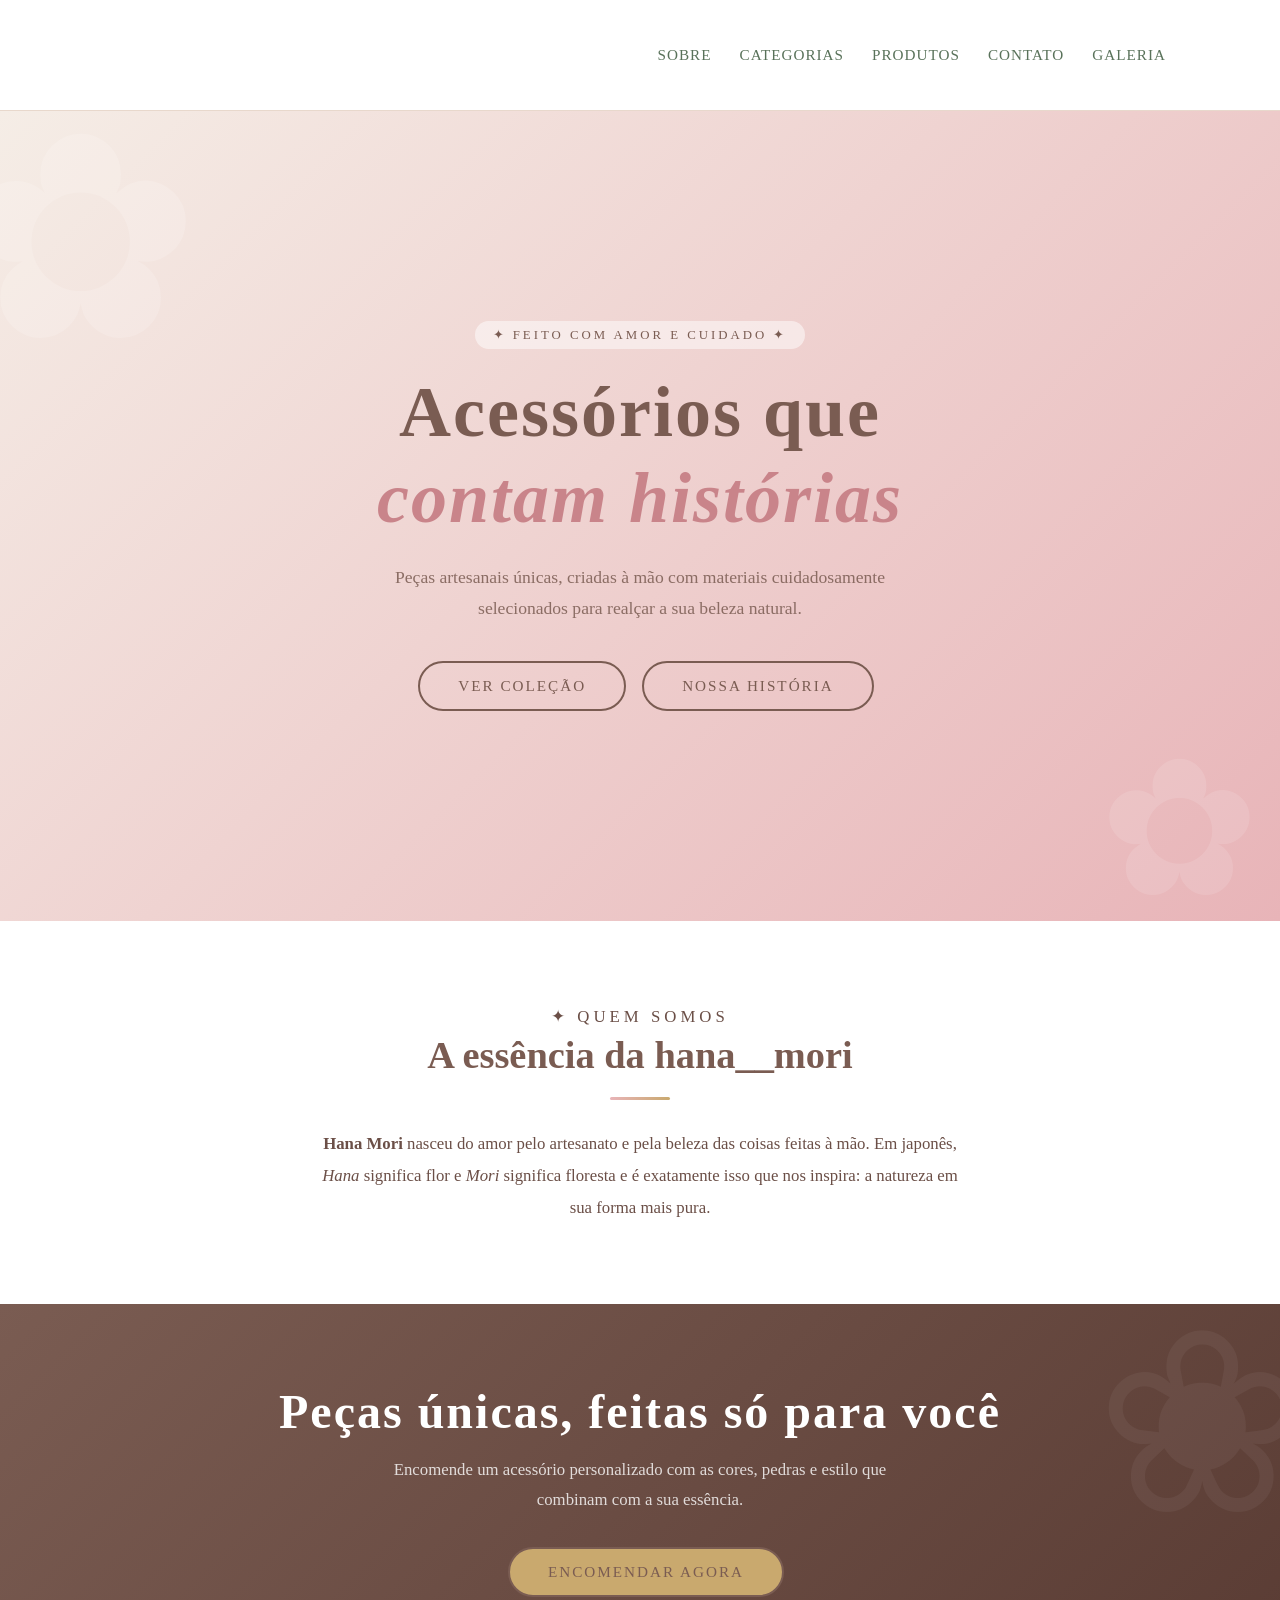
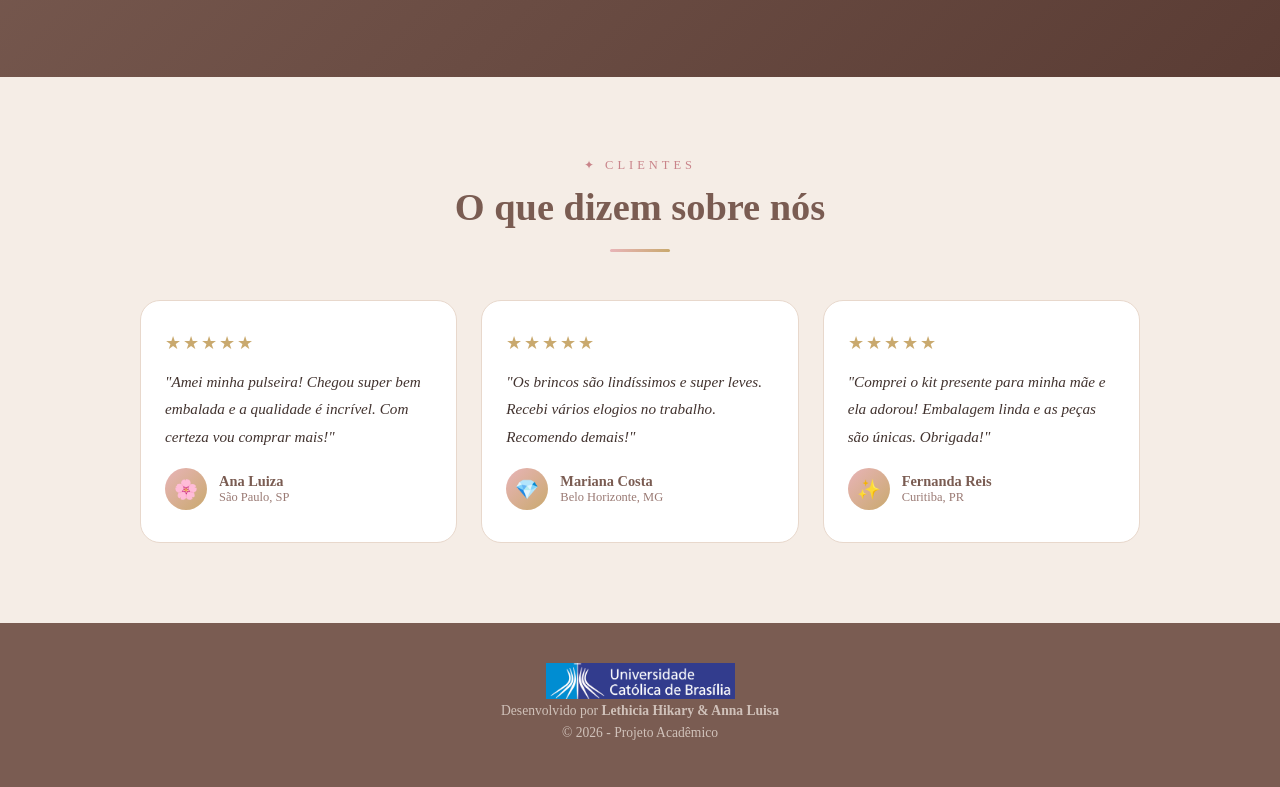
==== index.html @ b574b2ac "Update index.html" ====
<!DOCTYPE html>
<html lang="pt-BR">

<head>
  <meta charset="UTF-8" />
  <meta name="viewport" content="width=device-width, initial-scale=1.0" />
  <title>hana__mori | Acessórios Artesanais</title>
  <link rel="stylesheet" href="style.css">

</head>

<body>
  <header>
  <nav>
    <a href="index.html">
      <video class="bg-video" autoplay muted loop playsinline>
        <source src="./img/Hana Mori.mp4" type="video/mp4"></a>
      </video>
    </a>

    <ul>
      <li><a href="index.html">Sobre</a></li>
      <li><a href="index2.html">Categorias</a></li>
      <li><a href="index3.html">Produtos</a></li>
      <li><a href="index4.html">Contato</a></li>
      <li><a href="index5.html">Galeria</a></li>
    </ul>
  </nav>
</header>


  <!-- ===== HERO ===== -->
  <section class="hero">
    <div class="hero-content">
      <span class="hero-tag">✦ Feito com amor e cuidado ✦</span>
      <div class="movimento">
        <h1>Acessórios que<br /><em>contam histórias</em></h1>
      </div>
      <p>Peças artesanais únicas, criadas à mão com materiais cuidadosamente selecionados para realçar a sua beleza
        natural.</p>
      <a href="index3.html#produtos" class="btn btn-outline">Ver Coleção</a>

      <a href="index.html#sobre" class="btn btn-outline">Nossa História</a>
    </div>
  </section>

  <!-- ===== SOBRE ===== -->
  <section class="sobre" id="sobre">
    <p class="section-label">✦ Quem somos</p>
    <h2 class="section-title">A essência da hana__mori</h2>
    <div class="divider"></div>
    <p>
      <strong>Hana Mori</strong> nasceu do amor pelo artesanato e pela beleza das coisas feitas à mão.
      Em japonês, <em>Hana</em> significa flor e <em>Mori</em> significa floresta e é exatamente isso
      que nos inspira: a natureza em sua forma mais pura.
    </p>
  </section>


  <!-- ===== BANNER ===== -->
  <section class="banner">
    <h2>Peças únicas, feitas só para você </h2>
    <p>Encomende um acessório personalizado com as cores, pedras e estilo que combinam com a sua essência.</p>
    <a href="index4.html#contato" class="btn btn-outline">Encomendar agora</a>

  </section>

  <!-- ===== DEPOIMENTOS ===== -->
  <section class="depoimentos">
    <p class="section-label">✦ Clientes</p>
    <h2 class="section-title">O que dizem sobre nós</h2>
    <div class="divider"></div>
    <div class="dep-grid">

      <div class="dep-card">
        <div class="estrelas">★★★★★</div>
        <p>"Amei minha pulseira! Chegou super bem embalada e a qualidade é incrível. Com certeza vou comprar mais!"</p>
        <div class="dep-autor">
          <div class="dep-avatar">🌸</div>
          <div>
            <div class="dep-nome">Ana Luiza</div>
            <div class="dep-cidade">São Paulo, SP</div>
          </div>
        </div>
      </div>

      <div class="dep-card">
        <div class="estrelas">★★★★★</div>
        <p>"Os brincos são lindíssimos e super leves. Recebi vários elogios no trabalho. Recomendo demais!"</p>
        <div class="dep-autor">
          <div class="dep-avatar">💎</div>
          <div>
            <div class="dep-nome">Mariana Costa</div>
            <div class="dep-cidade">Belo Horizonte, MG</div>
          </div>
        </div>
      </div>

      <div class="dep-card">
        <div class="estrelas">★★★★★</div>
        <p>"Comprei o kit presente para minha mãe e ela adorou! Embalagem linda e as peças são únicas. Obrigada!"</p>
        <div class="dep-autor">
          <div class="dep-avatar">✨</div>
          <div>
            <div class="dep-nome">Fernanda Reis</div>
            <div class="dep-cidade">Curitiba, PR</div>
          </div>
        </div>
      </div>

    </div>
  </section>
  <footer class="rodape">
    <div class="conteudo-rodape">
      <a href="https://ucb.catolica.edu.br/" target="_blank">
        <img src="./img/catolica.png" alt="" class="logo-faculdade">
      </a>
      <p>Desenvolvido por <strong>Lethicia Hikary & Anna Luisa</strong></p>

      <p>© 2026 - Projeto Acadêmico</p>

    </div>
  </footer>
---- style.css ----
/* ===== CARDS DE CATEGORIAS ===== */
* {
      margin: 0;
      padding: 0;
      box-sizing: border-box;
    }
    :root {
      --rosa:     #e8b4b8;
      --rosa-esc: #c9848a;
      --bege:     #f5ede6;
      --bege-esc: #e8d8cc;
      --marrom:   #7a5c52;
      --branco:   #ffffff;
      --texto:    #59725a;
      --gold:     #c9a96e; 
    }
header {
  background-color: var(--branco);
  border-bottom: 1px solid var(--bege-esc);
  position: sticky;
  top: 0;
  z-index: 100;
  width: 100%;
}

nav {
  max-width: 1100px;
  margin: 0 auto;
  padding: 5px 24px;
  display: flex;
  align-items: center;
  justify-content: space-between;
  gap: 20px;
}

.logo-link {
  display: flex;
  align-items: center;
  text-decoration: none;
  flex-shrink: 0;
  cursor: pointer;
  transition: transform 0.3s ease;
}

.logo-link:hover {
  transform: scale(1.05);
}

.bg-video {
  width: 200px; 
  height: auto;
  display: block;
  object-fit: contain;
  max-width: none;
}

nav ul {
  list-style: none;
  display: flex;
  align-items: center;
  gap: 28px;
  flex-wrap: wrap;
}

nav ul li {
  list-style: none;
}

nav ul li a {
  text-decoration: none;
  color: var(--texto);
  font-size: 0.95rem;
  letter-spacing: 1px;
  text-transform: uppercase;
  transition: color 0.3s ease;
}

nav ul li a:hover {
  color: var(--rosa-esc);
}
    .categorias {
      background-color: var(--bege);
      padding: 80px 24px;
      text-align: center;
    }
    .cards-grid {
      display: grid;
      grid-template-columns: repeat(auto-fit, minmax(200px, 1fr));
      gap: 24px;
      max-width: 1000px;
      margin: 48px auto 0;
    }
    .card-cat {
      background-color: var(--branco);
      border-radius: 20px;
      padding: 36px 20px;
      transition: transform 0.3s, box-shadow 0.3s;
      text-decoration: none;
      color: var(--texto);
      border: 1px solid var(--bege-esc);
    }
    .card-cat:hover {
      transform: translateY(-6px);
      box-shadow: 0 12px 30px rgba(122,92,82,0.12);
    }
    .card-cat .icon {
      font-size: 2.8rem;
      margin-bottom: 14px;
      display: block;
    }
    .card-cat h3 {
      font-size: 1.1rem;
      color: var(--marrom);
      margin-bottom: 8px;
      letter-spacing: 1px;
    }
    .card-cat p {
      font-size: 0.85rem;
      color: #9a7a74;
      line-height: 1.6;
    }
/* ===== HERO ===== */
.hero {
  background: linear-gradient(135deg, var(--bege) 0%, var(--rosa) 100%);
  min-height: 90vh;
  display: flex;
  align-items: center;
  justify-content: center;
  text-align: center;
  padding: 60px 24px;
  position: relative;
  overflow: hidden;
}

.hero::before {
  content: "✿";
  position: absolute;
  font-size: 18rem;
  color: rgba(255, 255, 255, 0.15);
  top: -40px;
  left: -40px;
}

.hero::after {
  content: "✿";
  position: absolute;
  font-size: 12rem;
  color: rgba(255, 255, 255, 0.12);
  bottom: -20px;
  right: 20px;
}

.hero-content {
  position: relative;
  z-index: 1;
}

.hero-tag {
  display: inline-block;
  background-color: rgba(255, 255, 255, 0.5);
  color: var(--marrom);
  font-size: 0.8rem;
  letter-spacing: 3px;
  text-transform: uppercase;
  padding: 6px 18px;
  border-radius: 50px;
  margin-bottom: 20px;
}

.hero h1 {
  font-size: clamp(2.5rem, 6vw, 4.5rem);
  color: var(--marrom);
  line-height: 1.2;
  margin-bottom: 20px;
  letter-spacing: 2px;
}

.hero h1 em {
  color: var(--rosa-esc);
  font-style: italic;
}

.hero p {
  font-size: 1.1rem;
  color: var(--marrom);
  max-width: 520px;
  margin: 0 auto 36px;
  line-height: 1.8;
  opacity: 0.85;
}

.btn {
  display: inline-block;
  background-color: var(--marrom);
  color: var(--branco);
  padding: 14px 38px;
  border-radius: 50px;
  text-decoration: none;
  font-size: 0.95rem;
  letter-spacing: 2px;
  text-transform: uppercase;
  transition: background 0.3s, transform 0.2s;
}

.btn:hover {
  background-color: var(--rosa-esc);
  transform: translateY(-2px);
}

.btn-outline {
  background-color: transparent;
  border: 2px solid var(--marrom);
  color: var(--marrom);
  margin-left: 12px;
}

.btn-outline:hover {
  background-color: var(--marrom);
  color: var(--branco);
}

/* ===== SEÇÃO SOBRE ===== */
.sobre {
  background-color: var(--branco);
  padding: 80px 24px;
  text-align: center;
}

.section-label {
  font-size: 0.78rem;
  letter-spacing: 4px;
  text-transform: uppercase;
  color: var(--rosa-esc);
  margin-bottom: 12px;
}

.section-title {
  font-size: clamp(1.6rem, 3vw, 2.4rem);
  color: var(--marrom);
  margin-bottom: 20px;
}

.divider {
  width: 60px;
  height: 3px;
  background: linear-gradient(to right, var(--rosa), var(--gold));
  margin: 0 auto 28px;
  border-radius: 10px;
}

.sobre p {
  max-width: 640px;
  margin: 0 auto;
  line-height: 1.9;
  font-size: 1.05rem;
  color: #6b4f47;
}

/* ===== BANNER DESTAQUE ===== */
.banner {
  background: linear-gradient(135deg, var(--marrom) 0%, #5a3c34 100%);
  padding: 80px 24px;
  text-align: center;
  color: var(--branco);
  position: relative;
  overflow: hidden;
}

.banner::before {
  content: "❀";
  position: absolute;
  font-size: 16rem;
  color: rgba(255, 255, 255, 0.05);
  top: -30px;
  right: -30px;
}

.banner h2 {
  font-size: clamp(1.8rem, 4vw, 3rem);
  margin-bottom: 16px;
  letter-spacing: 2px;
}

.banner p {
  font-size: 1.05rem;
  opacity: 0.8;
  max-width: 500px;
  margin: 0 auto 32px;
  line-height: 1.8;
}

.banner .btn {
  background-color: var(--gold);
  color: var(--marrom);
}

.banner .btn:hover {
  background-color: var(--rosa);
  color: var(--marrom);
}

/* ===== DEPOIMENTOS ===== */
.depoimentos {
  background-color: var(--bege);
  padding: 80px 24px;
  text-align: center;
}

.dep-grid {
  display: grid;
  grid-template-columns: repeat(auto-fit, minmax(260px, 1fr));
  gap: 24px;
  max-width: 1000px;
  margin: 48px auto 0;
}

.dep-card {
  background-color: var(--branco);
  border-radius: 20px;
  padding: 32px 24px;
  border: 1px solid var(--bege-esc);
  text-align: left;
}

.estrelas {
  color: var(--gold);
  font-size: 1.1rem;
  margin-bottom: 14px;
  letter-spacing: 2px;
}

.dep-card p {
  font-size: 0.95rem;
  line-height: 1.8;
  color: #42332f;
  font-style: italic;
  margin-bottom: 18px;
}

.dep-autor {
  display: flex;
  align-items: center;
  gap: 12px;
}

.dep-avatar {
  width: 42px;
  height: 42px;
  border-radius: 50%;
  background: linear-gradient(135deg, var(--rosa), var(--gold));
  display: flex;
  align-items: center;
  justify-content: center;
  font-size: 1.2rem;
}

.dep-nome {
  font-size: 0.9rem;
  font-weight: bold;
  color: var(--marrom);
}

.dep-cidade {
  font-size: 0.78rem;
  color: #9a7a74;
}

/* ===== FOOTER ===== */
footer {
  background-color: var(--marrom);
  color: var(--bege);
  text-align: center;
  padding: 40px 24px;
}

footer .logo-footer {
  font-size: 1.5rem;
  letter-spacing: 3px;
  font-weight: bold;
  margin-bottom: 12px;
}

footer .logo-footer span {
  color: var(--rosa);
}

footer p {
  font-size: 0.85rem;
  opacity: 0.7;
  margin-bottom: 6px;
}

footer .footer-links {
  display: flex;
  justify-content: center;
  gap: 20px;
  margin: 16px 0;
  flex-wrap: wrap;
}

footer .footer-links a {
  color: var(--bege);
  text-decoration: none;
  font-size: 0.85rem;
  opacity: 0.75;
  transition: opacity 0.3s;
}

footer .footer-links a:hover {
  opacity: 1;
}

footer .copy {
  font-size: 0.78rem;
  opacity: 0.5;
  margin-top: 16px;
}

/* ===== RESPONSIVO ===== */
@media (max-width: 600px) {
  nav ul {
    gap: 16px;
  }

  .btn-outline {
    margin-left: 0;
    margin-top: 10px;
  }

  .contato-box {
    padding: 32px 20px;
  }
}
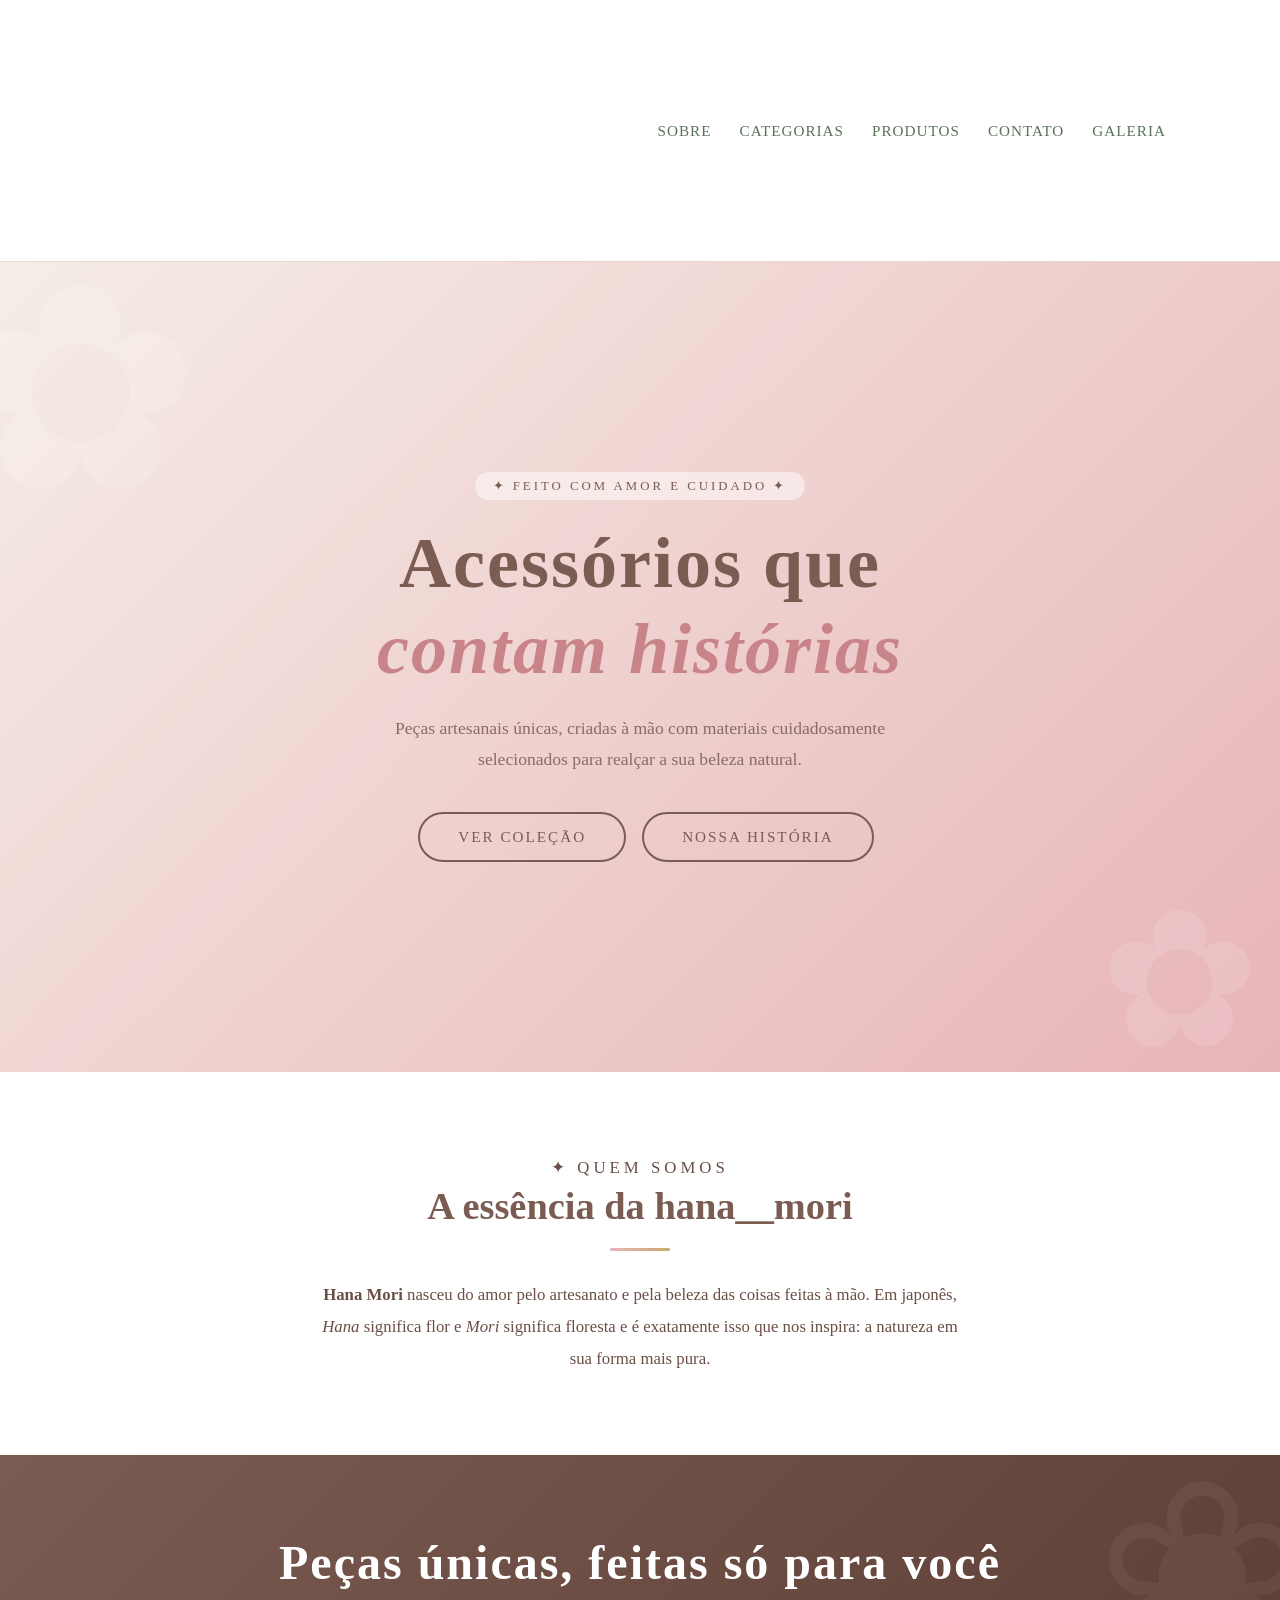
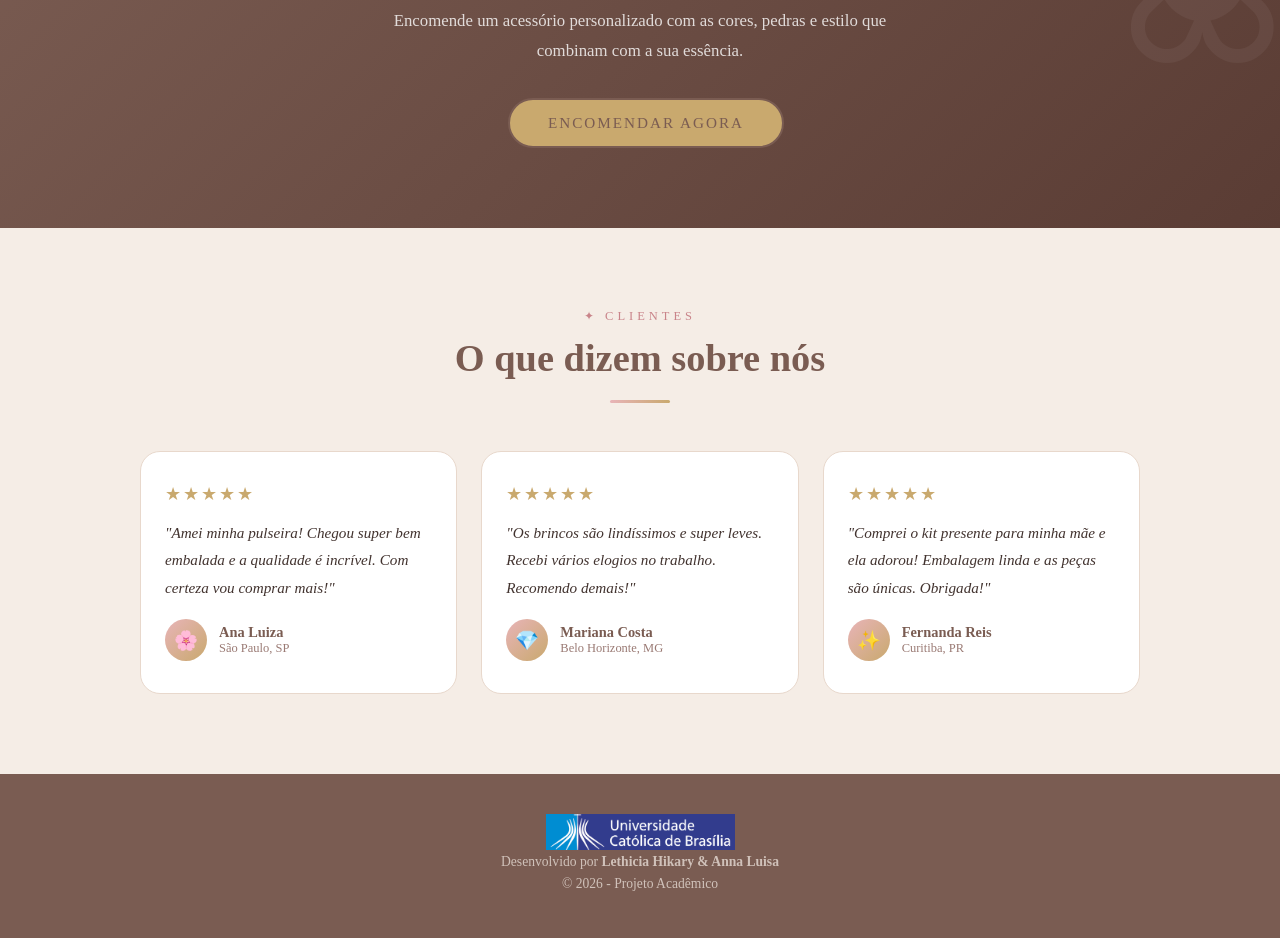
==== commit 2b6d7890: "Update index.html" ====
--- a/index.html
+++ b/index.html
@@ -11,23 +11,22 @@
 
 <body>
   <header>
-  <nav>
-    <a href="index.html">
+    <nav>
       <video class="bg-video" autoplay muted loop playsinline>
-        <source src="./img/Hana Mori.mp4" type="video/mp4"></a>
+        <source src="/Hana Mori.mp4" type="video/mp4">
       </video>
-    </a>
+      </a>
+      <ul>
 
-    <ul>
-      <li><a href="index.html">Sobre</a></li>
-      <li><a href="index2.html">Categorias</a></li>
-      <li><a href="index3.html">Produtos</a></li>
-      <li><a href="index4.html">Contato</a></li>
-      <li><a href="index5.html">Galeria</a></li>
-    </ul>
-  </nav>
-</header>
+        <li><a href="index.html">Sobre</a></li>
+        <li><a href="index2.html">Categorias</a></li>
+        <li><a href="index3.html">Produtos</a></li>
+        <li><a href="index4.html">Contato</a></li>
+        <li><a href="index5.html">Galeria</a></li>
+      </ul>
+    </nav>
 
+  </header>
 
   <!-- ===== HERO ===== -->
   <section class="hero">
--- a/style.css
+++ b/style.css
@@ -22,36 +22,42 @@
   z-index: 100;
   width: 100%;
 }
-
 nav {
   max-width: 1100px;
   margin: 0 auto;
-  padding: 5px 24px;
+  padding: 18px 24px;
   display: flex;
   align-items: center;
   justify-content: space-between;
-  gap: 20px;
-}
-
-.logo-link {
-  display: flex;
-  align-items: center;
-  text-decoration: none;
-  flex-shrink: 0;
-  cursor: pointer;
-  transition: transform 0.3s ease;
-}
-
-.logo-link:hover {
-  transform: scale(1.05);
+  flex-wrap: wrap;
+  gap: 12px;
 }
 
 .bg-video {
-  width: 200px; 
+  width: 450px;
   height: auto;
   display: block;
   object-fit: contain;
-  max-width: none;
+  max-height: none;
+}
+.logo {
+  width: 90px;
+  height: auto;
+  display: block;
+  
+}
+.logo span {
+  color: var(--rosa-esc);
+}
+
+.logo-link {
+  display: inline-block;
+  cursor: pointer;
+  transition: transform 0.3s ease;
+}
+
+.logo-link:hover {
+  transform: scale(1.05);
 }
 
 nav ul {
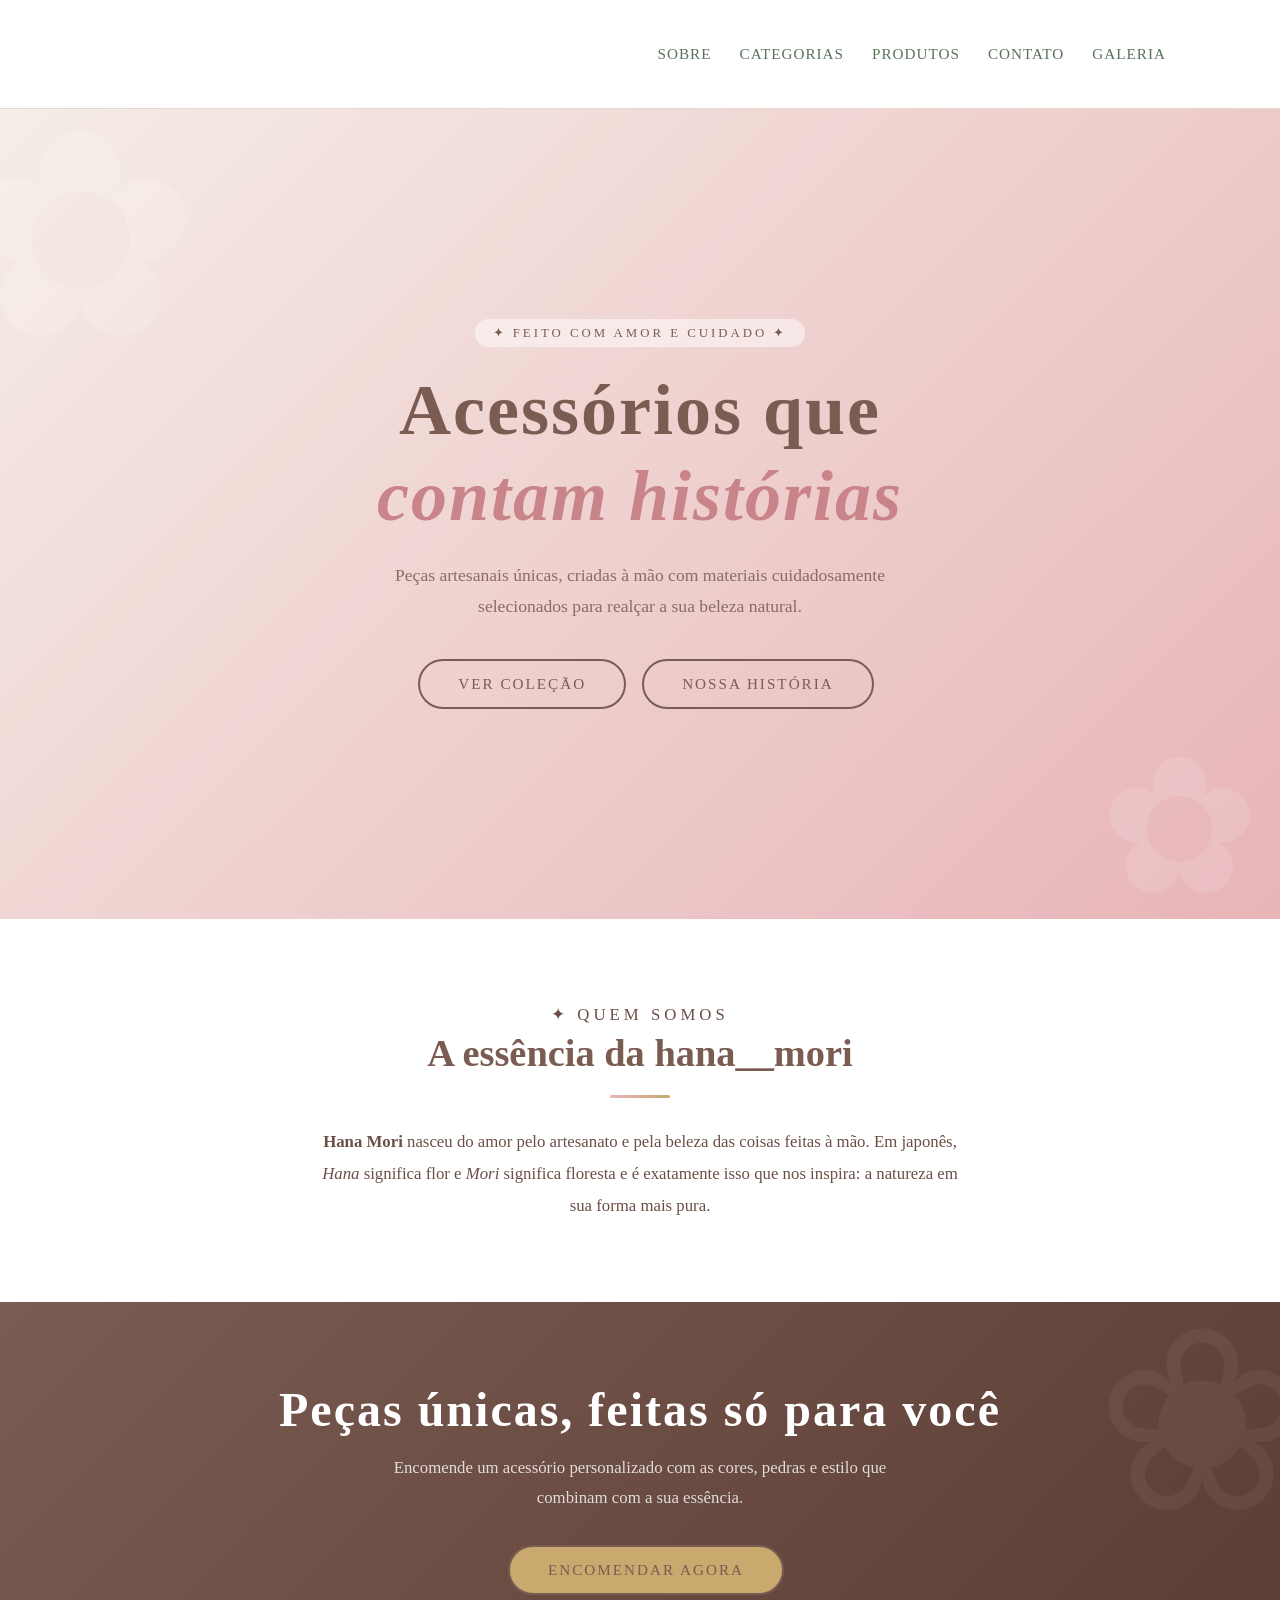
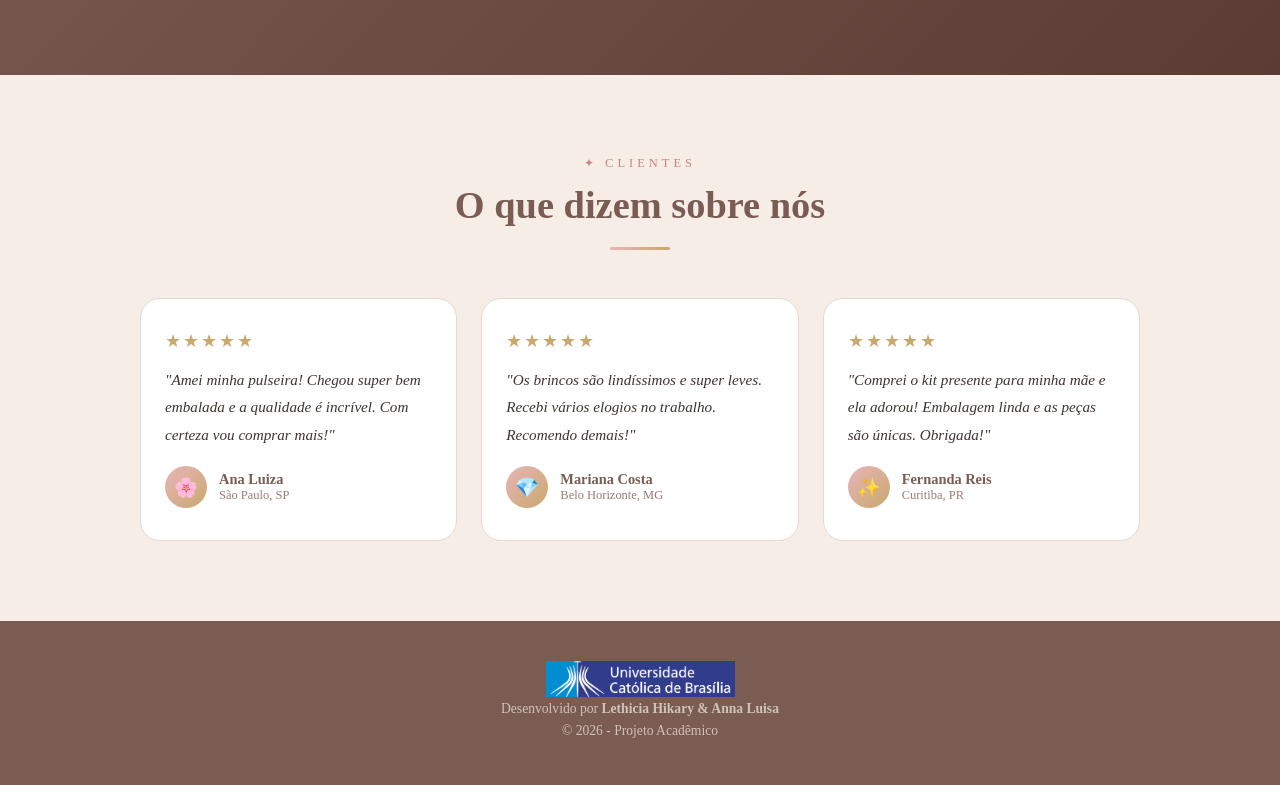
==== commit ce0d39b2: "Update index.html" ====
--- a/index.html
+++ b/index.html
@@ -15,7 +15,7 @@
       <video class="bg-video" autoplay muted loop playsinline>
         <source src="/Hana Mori.mp4" type="video/mp4">
       </video>
-      </a>
+    
       <ul>
 
         <li><a href="index.html">Sobre</a></li>
--- a/style.css
+++ b/style.css
@@ -15,14 +15,18 @@
       --gold:     #c9a96e; 
     }
 header {
-  background-color: var(--branco);
-  border-bottom: 1px solid var(--bege-esc);
-  position: sticky;
-  top: 0;
-  z-index: 100;
-  width: 100%;
-}
-nav {
+      background-color: var(--branco);
+      border-bottom: 1px solid var(--bege-esc);
+      position: sticky;
+      top: 0;
+      z-index: 100;
+    }
+    .bg-video {
+  width: 50%;
+  height: 8vh;
+  object-fit: cover;
+}
+    nav {
   max-width: 1100px;
   margin: 0 auto;
   padding: 18px 24px;
@@ -32,25 +36,16 @@
   flex-wrap: wrap;
   gap: 12px;
 }
-
-.bg-video {
-  width: 450px;
-  height: auto;
-  display: block;
-  object-fit: contain;
-  max-height: none;
-}
-.logo {
+    .logo {
   width: 90px;
   height: auto;
   display: block;
   
 }
-.logo span {
-  color: var(--rosa-esc);
-}
-
-.logo-link {
+    .logo span {
+      color: var(--rosa-esc);
+    }
+    .logo-link {
   display: inline-block;
   cursor: pointer;
   transition: transform 0.3s ease;
@@ -59,31 +54,23 @@
 .logo-link:hover {
   transform: scale(1.05);
 }
-
-nav ul {
-  list-style: none;
-  display: flex;
-  align-items: center;
-  gap: 28px;
-  flex-wrap: wrap;
-}
-
-nav ul li {
-  list-style: none;
-}
-
-nav ul li a {
-  text-decoration: none;
-  color: var(--texto);
-  font-size: 0.95rem;
-  letter-spacing: 1px;
-  text-transform: uppercase;
-  transition: color 0.3s ease;
-}
-
-nav ul li a:hover {
-  color: var(--rosa-esc);
-}
+    nav ul {
+      list-style: none;
+      display: flex;
+      gap: 28px;
+      flex-wrap: wrap;
+    }
+    nav ul li a {
+      text-decoration: none;
+      color: var(--texto);
+      font-size: 0.95rem;
+      letter-spacing: 1px;
+      text-transform: uppercase;
+      transition: color 0.3s;
+    }
+    nav ul li a:hover {
+      color: var(--rosa-esc);
+    }
     .categorias {
       background-color: var(--bege);
       padding: 80px 24px;
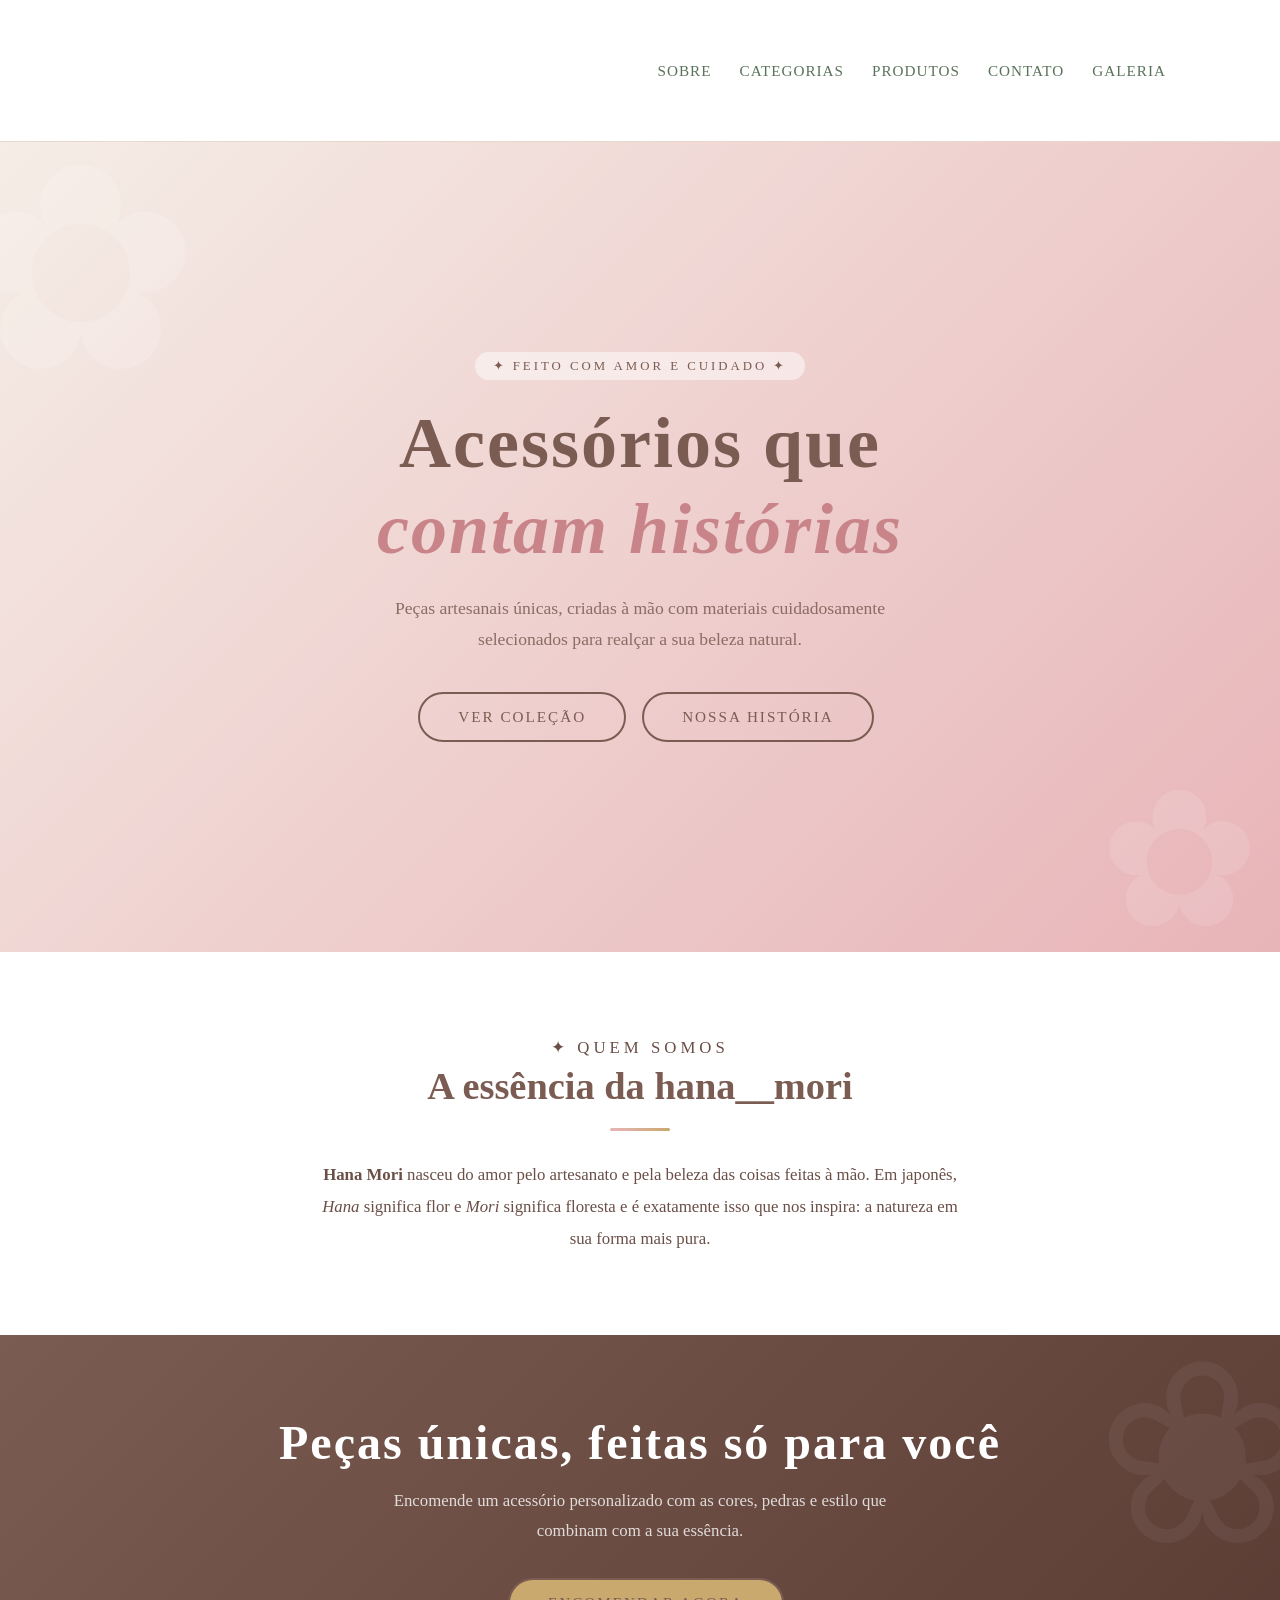
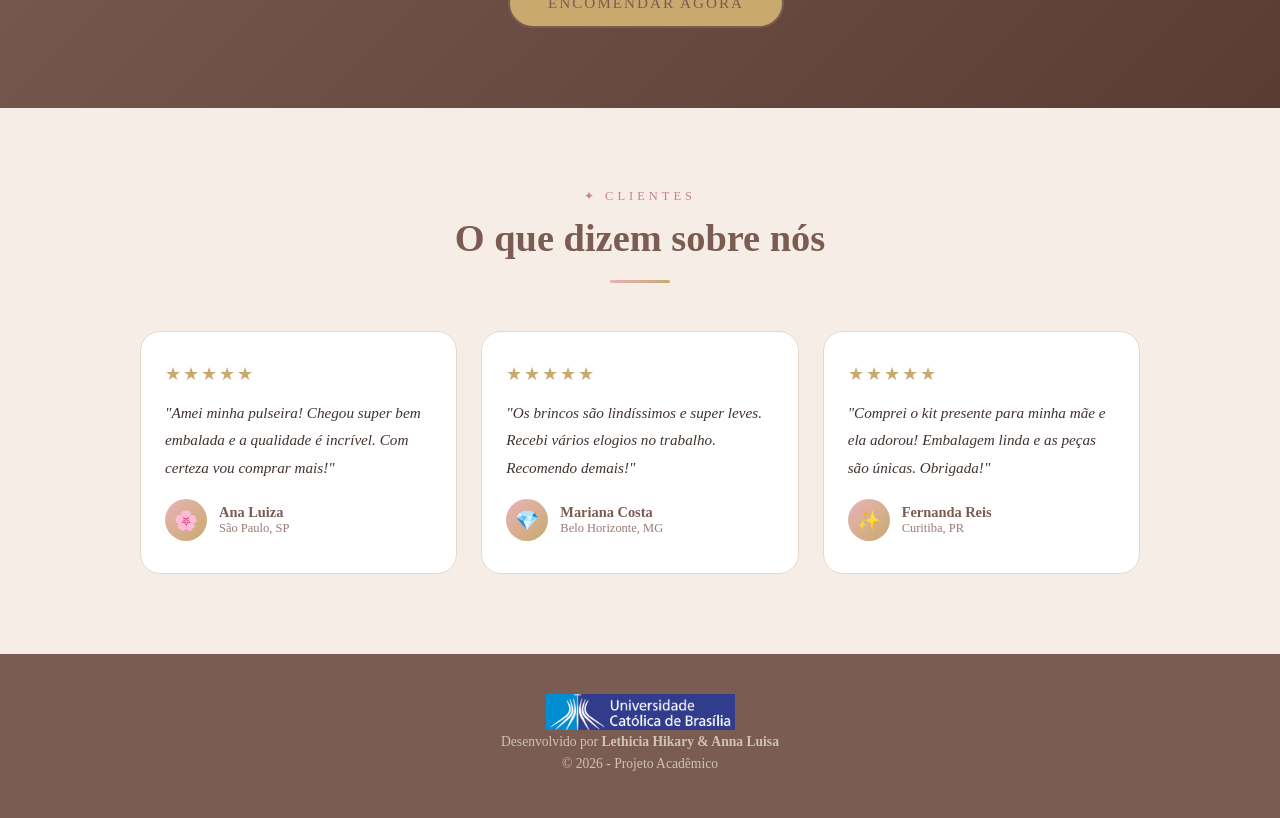
==== commit bf33ad39: "Update index.html" ====
--- a/index.html
+++ b/index.html
@@ -1,21 +1,19 @@
 <!DOCTYPE html>
 <html lang="pt-BR">
-
 <head>
   <meta charset="UTF-8" />
-  <meta name="viewport" content="width=device-width, initial-scale=1.0" />
+  <meta name="viewport" content="width=device-width, initial-scale=1.0"/>
   <title>hana__mori | Acessórios Artesanais</title>
-  <link rel="stylesheet" href="style.css">
+ <link rel="stylesheet" href="style.css">
 
 </head>
-
 <body>
-  <header>
-    <nav>
+   <header>
+   <nav>
       <video class="bg-video" autoplay muted loop playsinline>
-        <source src="/Hana Mori.mp4" type="video/mp4">
-      </video>
-    
+  <source src="./img/Hana Mori.mp4" type="video/mp4">
+</video>
+    </a>
       <ul>
 
         <li><a href="index.html">Sobre</a></li>
@@ -25,19 +23,16 @@
         <li><a href="index5.html">Galeria</a></li>
       </ul>
     </nav>
-
+ 
   </header>
 
   <!-- ===== HERO ===== -->
   <section class="hero">
     <div class="hero-content">
       <span class="hero-tag">✦ Feito com amor e cuidado ✦</span>
-      <div class="movimento">
-        <h1>Acessórios que<br /><em>contam histórias</em></h1>
-      </div>
-      <p>Peças artesanais únicas, criadas à mão com materiais cuidadosamente selecionados para realçar a sua beleza
-        natural.</p>
-      <a href="index3.html#produtos" class="btn btn-outline">Ver Coleção</a>
+      <div class="movimento"><h1>Acessórios que<br/><em>contam histórias</em></h1></div>
+      <p>Peças artesanais únicas, criadas à mão com materiais cuidadosamente selecionados para realçar a sua beleza natural.</p>
+               <a href="index3.html#produtos" class="btn btn-outline">Ver Coleção</a>
 
       <a href="index.html#sobre" class="btn btn-outline">Nossa História</a>
     </div>
@@ -60,7 +55,7 @@
   <section class="banner">
     <h2>Peças únicas, feitas só para você </h2>
     <p>Encomende um acessório personalizado com as cores, pedras e estilo que combinam com a sua essência.</p>
-    <a href="index4.html#contato" class="btn btn-outline">Encomendar agora</a>
+              <a href="index4.html#contato" class="btn btn-outline">Encomendar agora</a>
 
   </section>
 
@@ -108,15 +103,19 @@
       </div>
 
     </div>
-  </section>
-  <footer class="rodape">
+     </section>
+
+    <footer class="rodape">
     <div class="conteudo-rodape">
-      <a href="https://ucb.catolica.edu.br/" target="_blank">
         <img src="./img/catolica.png" alt="" class="logo-faculdade">
-      </a>
-      <p>Desenvolvido por <strong>Lethicia Hikary & Anna Luisa</strong></p>
 
-      <p>© 2026 - Projeto Acadêmico</p>
+        <p>Desenvolvido por <strong>Lethicia Hikary & Anna Luisa</strong></p>
 
+        <p>© 2026 - Projeto Acadêmico</p>
     </div>
-  </footer>
+</footer>
+
+ 
+
+  
+      
--- a/style.css
+++ b/style.css
@@ -21,10 +21,10 @@
       top: 0;
       z-index: 100;
     }
-    .bg-video {
-  width: 50%;
-  height: 8vh;
-  object-fit: cover;
+.bg-video {
+  width: 210px;
+  height: 105px;
+  object-fit: contain;
 }
     nav {
   max-width: 1100px;
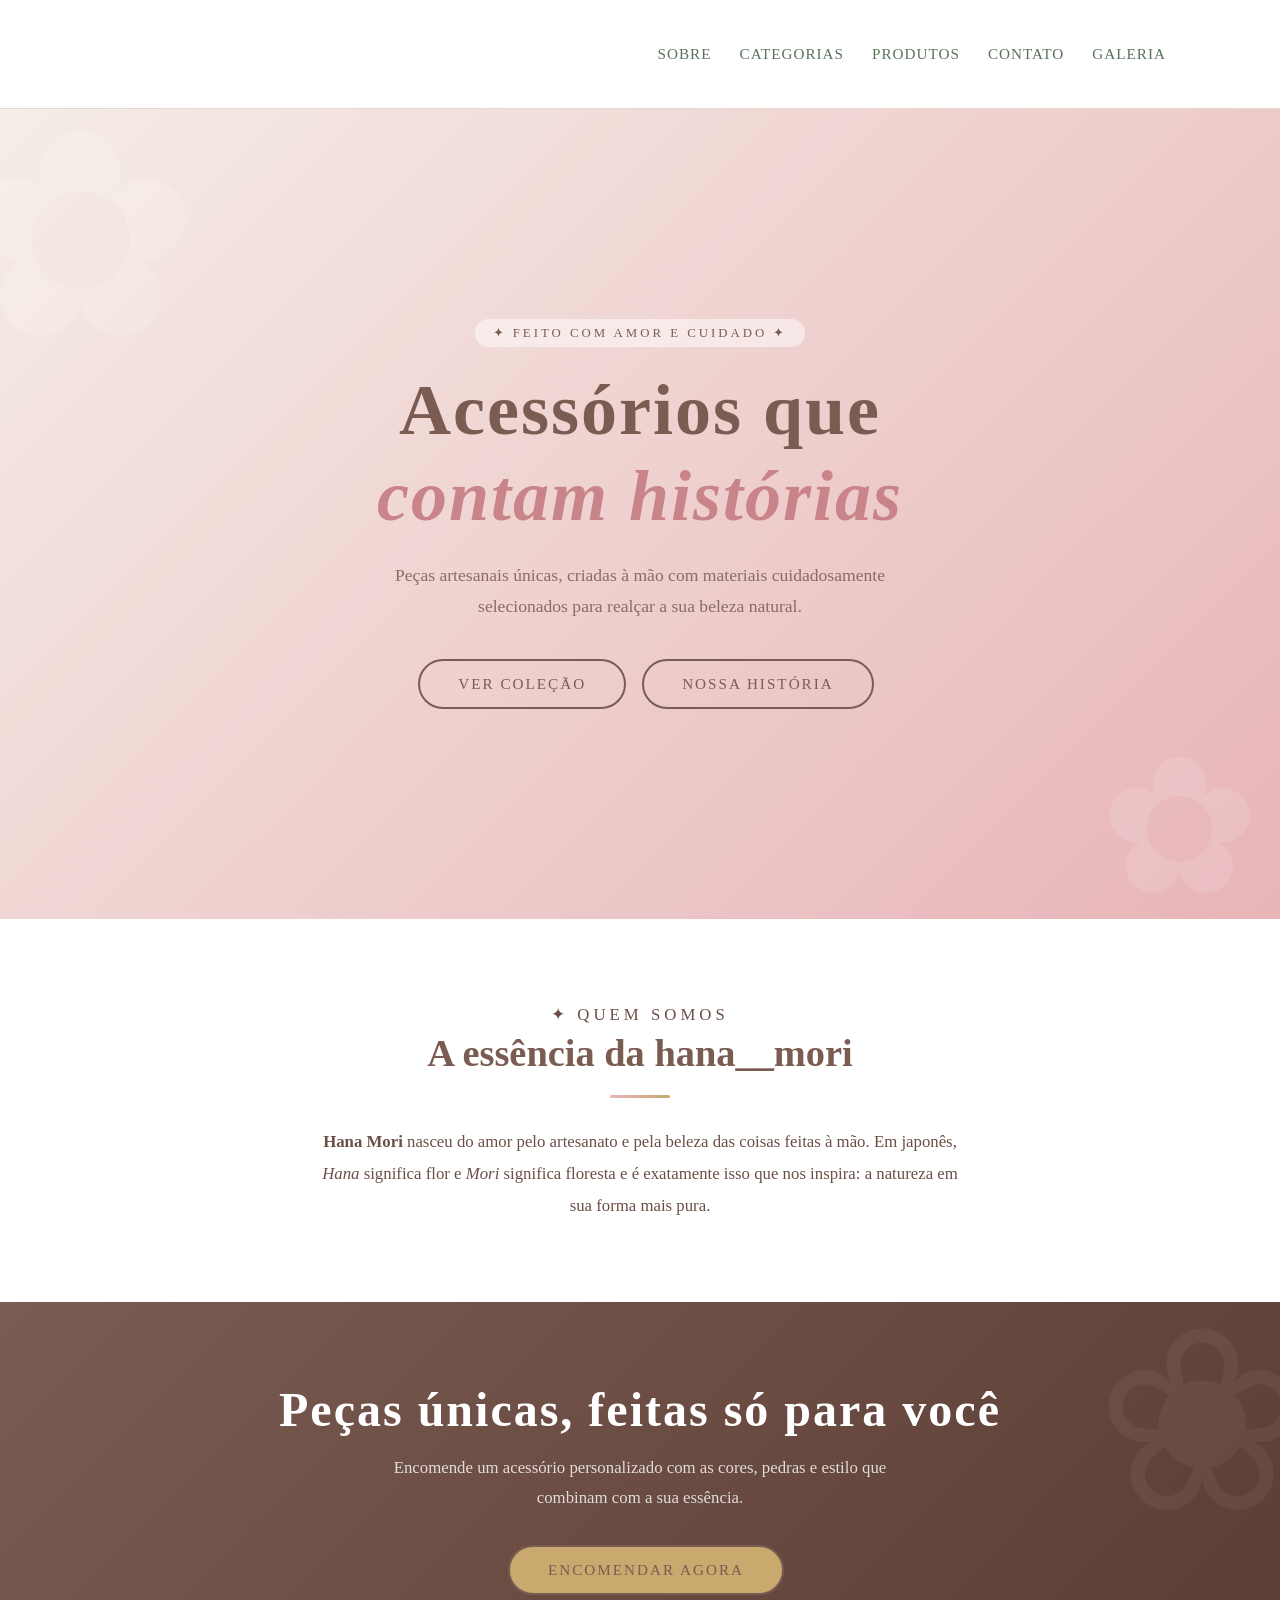
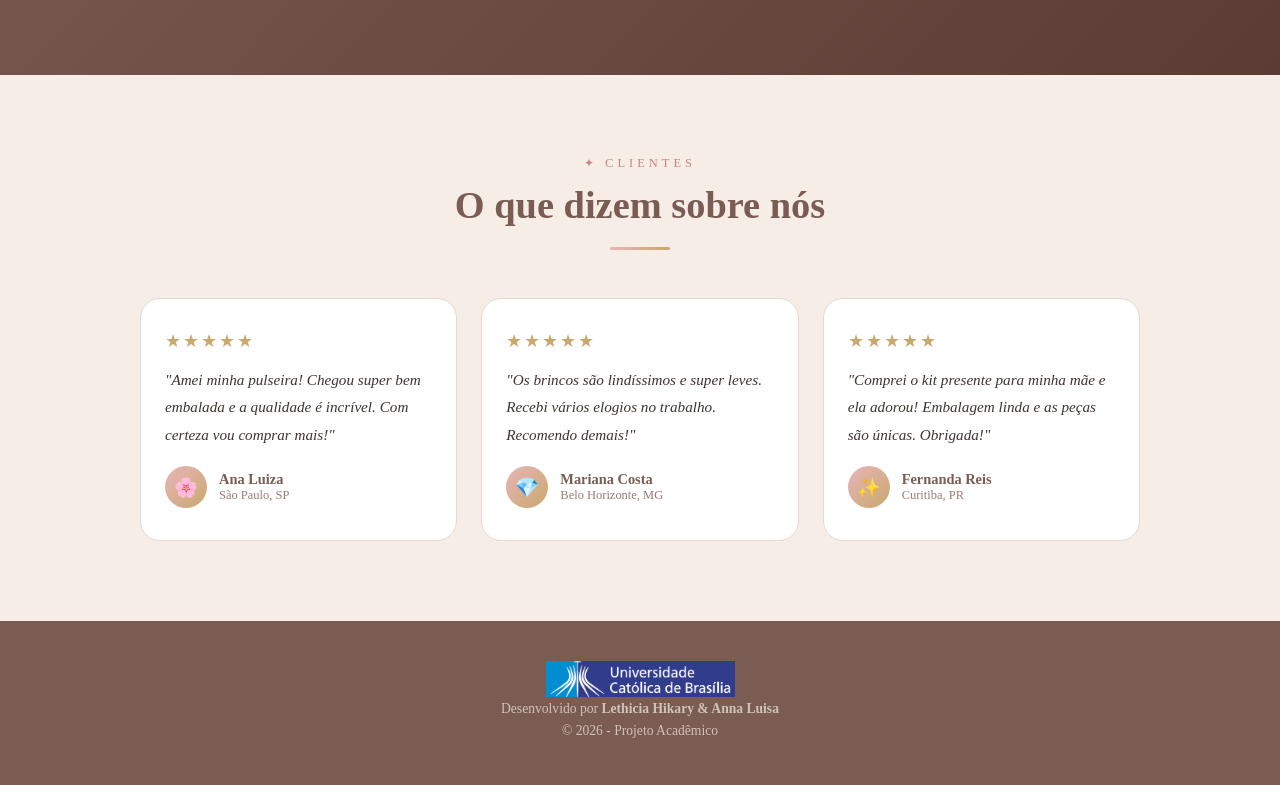
==== commit e36b5372: "Update index.html" ====
--- a/index.html
+++ b/index.html
@@ -105,15 +105,17 @@
     </div>
      </section>
 
-    <footer class="rodape">
+  <footer class="rodape">
     <div class="conteudo-rodape">
+      <a href="https://ucb.catolica.edu.br/" target="_blank">
         <img src="./img/catolica.png" alt="" class="logo-faculdade">
+      </a>
+      <p>Desenvolvido por <strong>Lethicia Hikary & Anna Luisa</strong></p>
 
-        <p>Desenvolvido por <strong>Lethicia Hikary & Anna Luisa</strong></p>
+      <p>© 2026 - Projeto Acadêmico</p>
 
-        <p>© 2026 - Projeto Acadêmico</p>
     </div>
-</footer>
+  </footer>
 
  
 
--- a/style.css
+++ b/style.css
@@ -21,10 +21,10 @@
       top: 0;
       z-index: 100;
     }
-.bg-video {
-  width: 210px;
-  height: 105px;
-  object-fit: contain;
+    .bg-video {
+  width: 50%;
+  height: 8vh;
+  object-fit: cover;
 }
     nav {
   max-width: 1100px;
